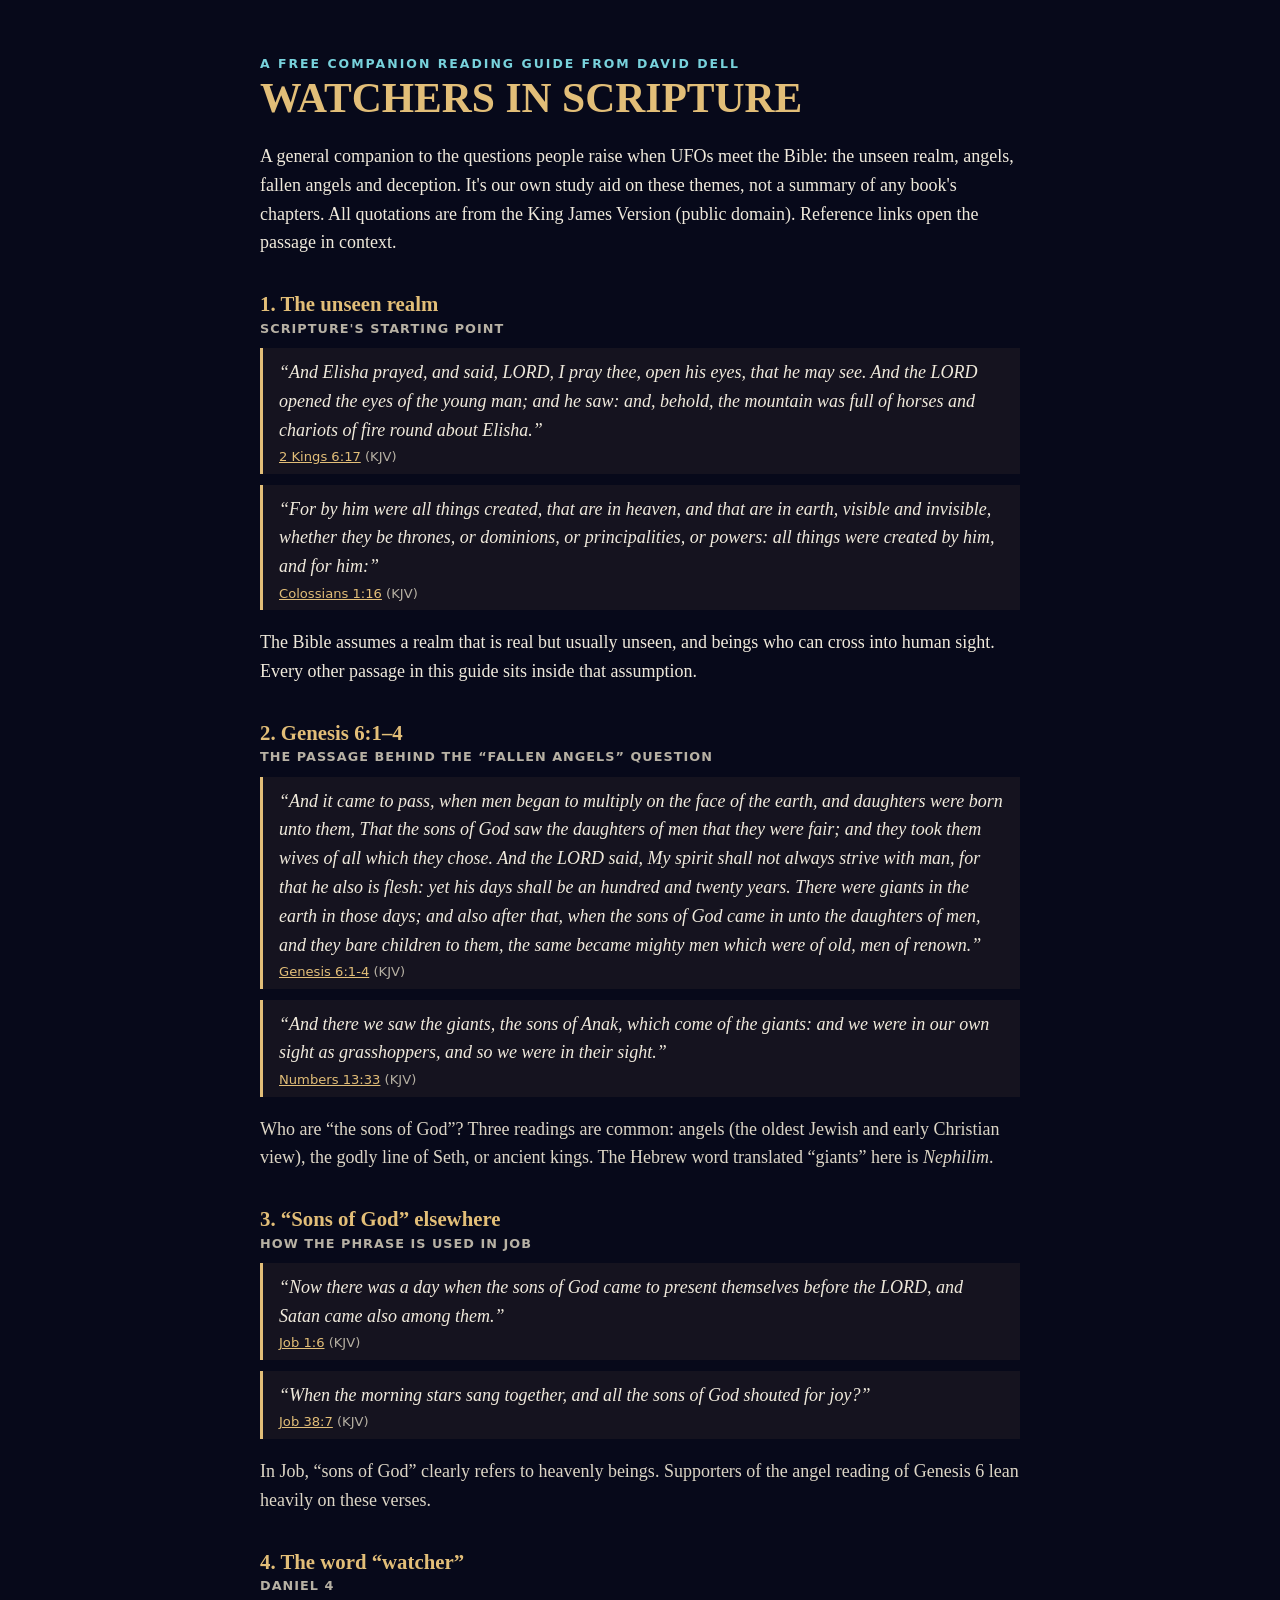
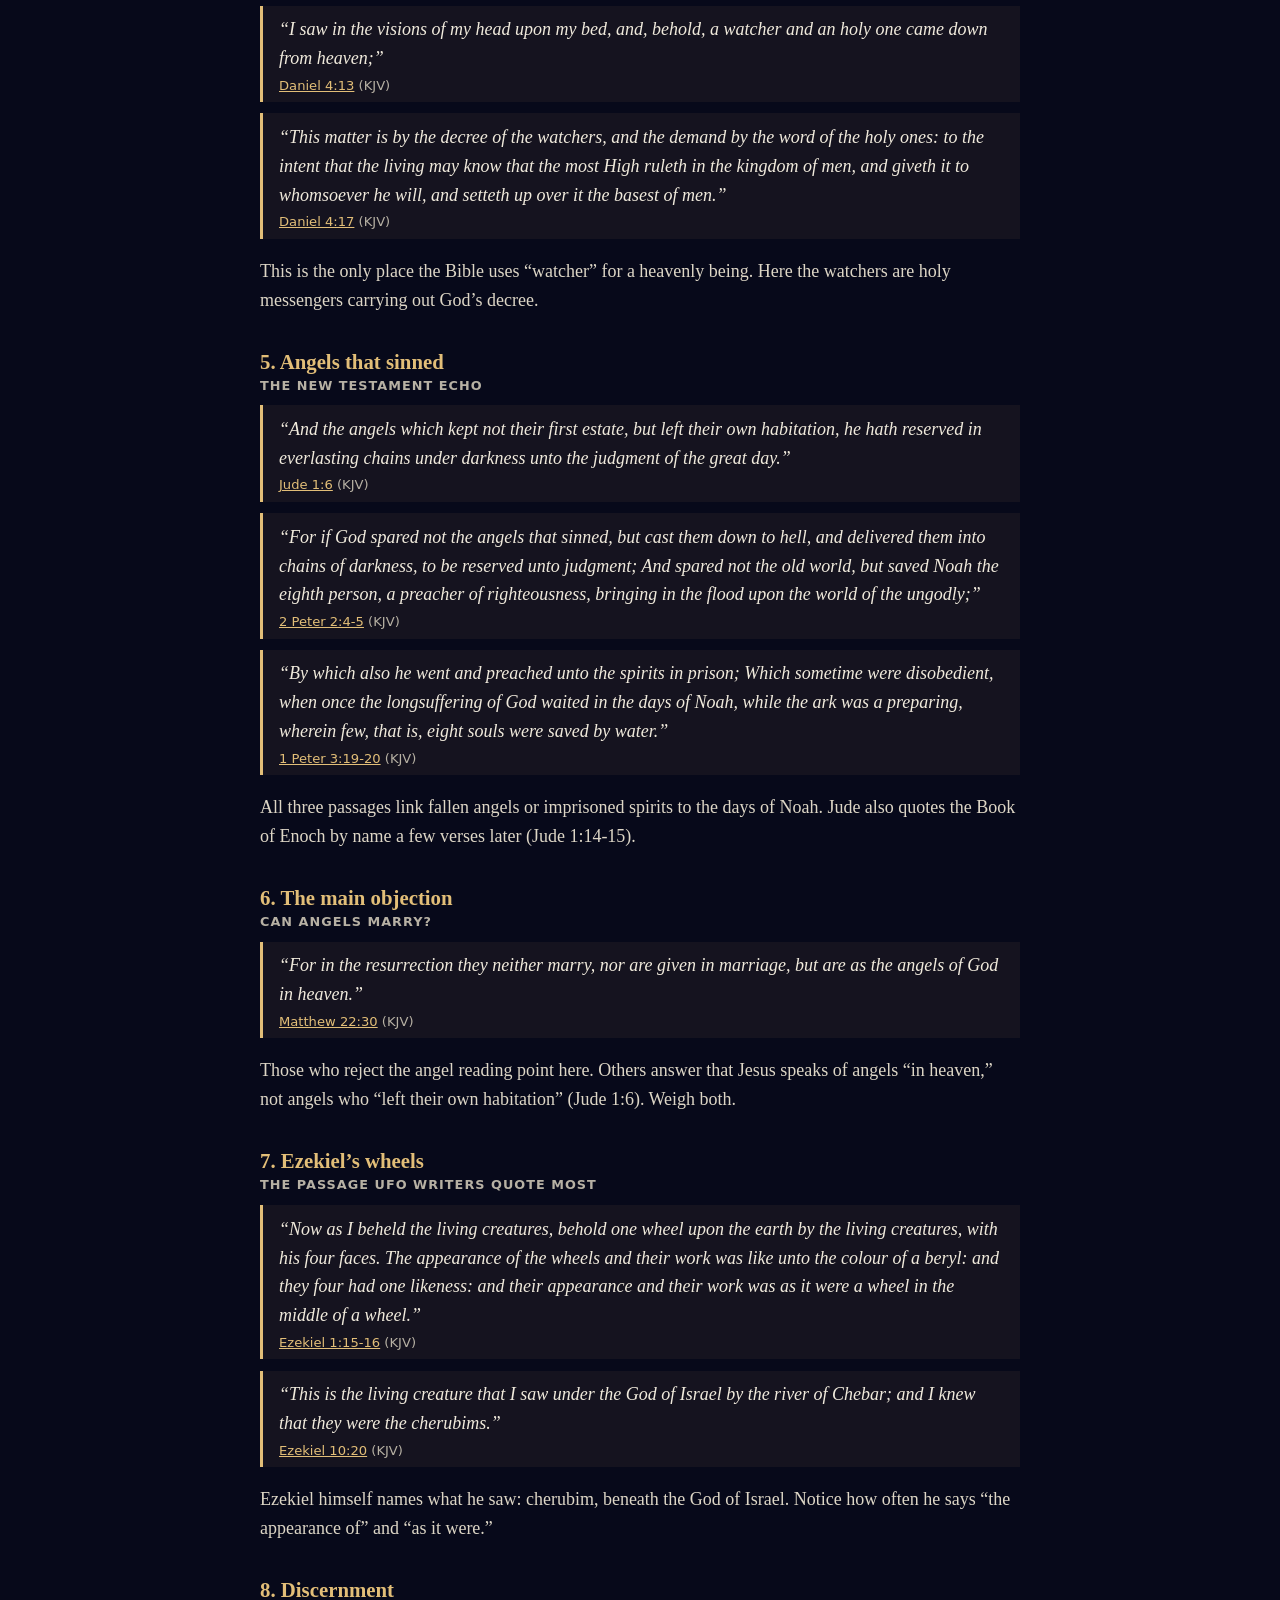
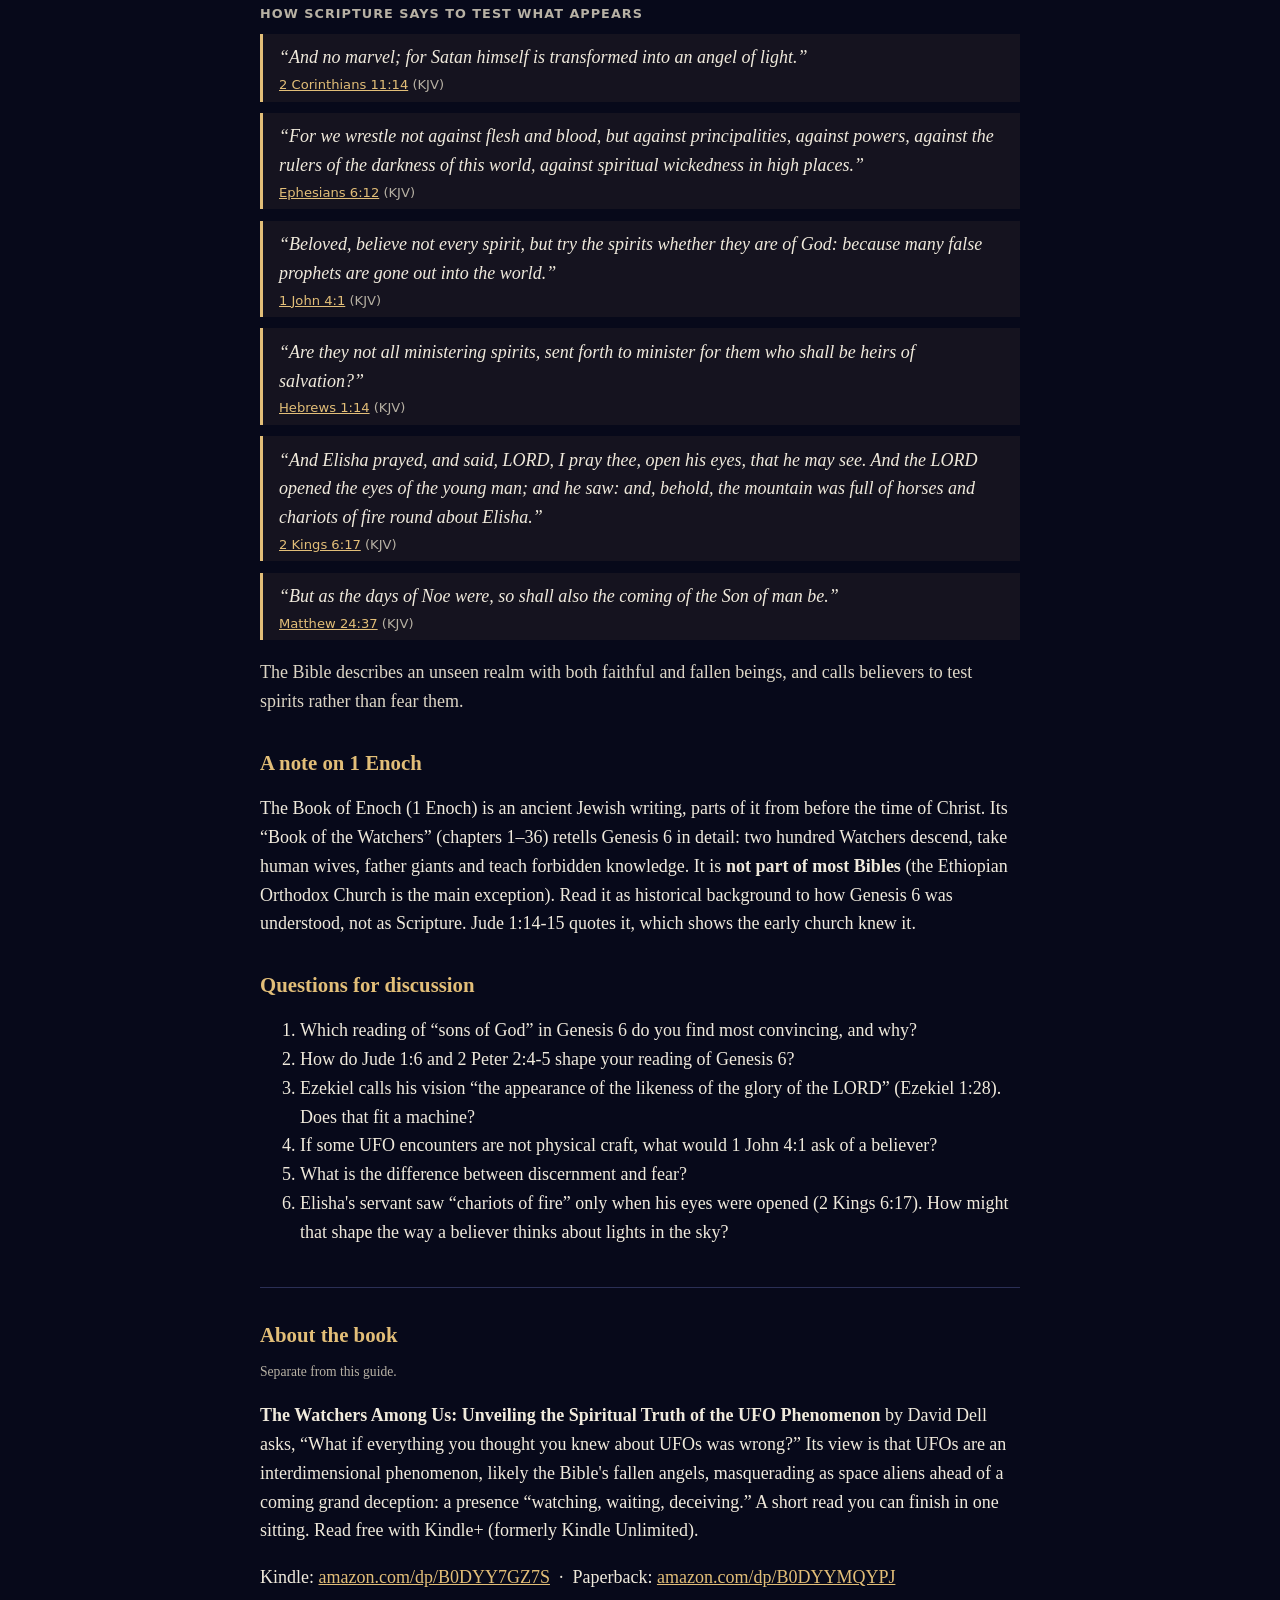
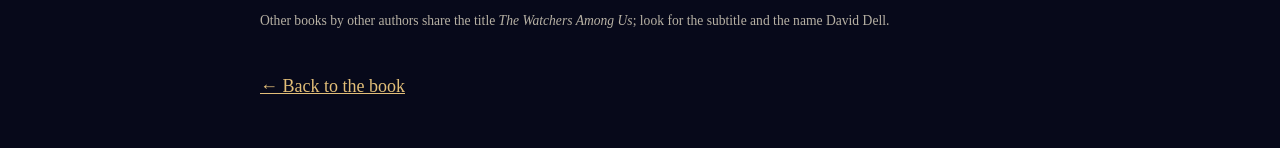
==== guide/watchers-in-scripture.html @ 03372b98 "Add files via upload" ====
<!doctype html>
<html lang="en"><head><meta charset="utf-8"><meta name="viewport" content="width=device-width, initial-scale=1">
<title>Watchers in Scripture: A Companion Reading Guide to the Bible, the Unseen Realm and UFOs | David Dell</title>
<link rel="canonical" href="https://daviddellbooks.github.io/guide/watchers-in-scripture.html">
<meta name="description" content="A free companion reading guide on the Bible, the unseen realm and UFOs: the KJV passages people raise about angels, fallen angels, watchers, Ezekiel's wheels and discernment, with background notes and discussion questions.">
<meta property="og:title" content="Watchers in Scripture: A Companion Reading Guide">
<meta property="og:url" content="https://daviddellbooks.github.io/guide/watchers-in-scripture.html">
<meta property="og:description" content="A free companion on the Bible, the unseen realm and UFOs, in the KJV, with discussion questions.">
<meta property="og:image" content="https://daviddellbooks.github.io/assets/og-image.png">
<link rel="icon" type="image/png" href="../assets/favicon.png">
<link rel="stylesheet" href="guide.css">
</head><body>
<header><p class="eyebrow">A free companion reading guide from David Dell</p><h1>Watchers in Scripture</h1>
<p class="lede">A general companion to the questions people raise when UFOs meet the Bible: the unseen realm, angels, fallen angels and deception. It's our own study aid on these themes, not a summary of any book's chapters. All quotations are from the King James Version (public domain). Reference links open the passage in context.</p></header>
<main>
<section class="g"><h2>1. The unseen realm</h2><p class="sub">Scripture's starting point</p><blockquote><p>“And Elisha prayed, and said, LORD, I pray thee, open his eyes, that he may see. And the LORD opened the eyes of the young man; and he saw: and, behold, the mountain was full of horses and chariots of fire round about Elisha.”</p><cite><a href="https://www.biblegateway.com/passage/?search=2+Kings+6:17&version=KJV" rel="noopener">2 Kings 6:17</a> (KJV)</cite></blockquote><blockquote><p>“For by him were all things created, that are in heaven, and that are in earth, visible and invisible, whether they be thrones, or dominions, or principalities, or powers: all things were created by him, and for him:”</p><cite><a href="https://www.biblegateway.com/passage/?search=Colossians+1:16&version=KJV" rel="noopener">Colossians 1:16</a> (KJV)</cite></blockquote><p>The Bible assumes a realm that is real but usually unseen, and beings who can cross into human sight. Every other passage in this guide sits inside that assumption.</p></section>
<section class="g"><h2>2. Genesis 6:1–4</h2><p class="sub">The passage behind the “fallen angels” question</p><blockquote><p>“And it came to pass, when men began to multiply on the face of the earth, and daughters were born unto them, That the sons of God saw the daughters of men that they were fair; and they took them wives of all which they chose. And the LORD said, My spirit shall not always strive with man, for that he also is flesh: yet his days shall be an hundred and twenty years. There were giants in the earth in those days; and also after that, when the sons of God came in unto the daughters of men, and they bare children to them, the same became mighty men which were of old, men of renown.”</p><cite><a href="https://www.biblegateway.com/passage/?search=Genesis+6:1-4&version=KJV" rel="noopener">Genesis 6:1-4</a> (KJV)</cite></blockquote><blockquote><p>“And there we saw the giants, the sons of Anak, which come of the giants: and we were in our own sight as grasshoppers, and so we were in their sight.”</p><cite><a href="https://www.biblegateway.com/passage/?search=Numbers+13:33&version=KJV" rel="noopener">Numbers 13:33</a> (KJV)</cite></blockquote><p class="note">Who are “the sons of God”? Three readings are common: angels (the oldest Jewish and early Christian view), the godly line of Seth, or ancient kings. The Hebrew word translated “giants” here is <em>Nephilim</em>.</p></section>
<section class="g"><h2>3. “Sons of God” elsewhere</h2><p class="sub">How the phrase is used in Job</p><blockquote><p>“Now there was a day when the sons of God came to present themselves before the LORD, and Satan came also among them.”</p><cite><a href="https://www.biblegateway.com/passage/?search=Job+1:6&version=KJV" rel="noopener">Job 1:6</a> (KJV)</cite></blockquote><blockquote><p>“When the morning stars sang together, and all the sons of God shouted for joy?”</p><cite><a href="https://www.biblegateway.com/passage/?search=Job+38:7&version=KJV" rel="noopener">Job 38:7</a> (KJV)</cite></blockquote><p class="note">In Job, “sons of God” clearly refers to heavenly beings. Supporters of the angel reading of Genesis 6 lean heavily on these verses.</p></section>
<section class="g"><h2>4. The word “watcher”</h2><p class="sub">Daniel 4</p><blockquote><p>“I saw in the visions of my head upon my bed, and, behold, a watcher and an holy one came down from heaven;”</p><cite><a href="https://www.biblegateway.com/passage/?search=Daniel+4:13&version=KJV" rel="noopener">Daniel 4:13</a> (KJV)</cite></blockquote><blockquote><p>“This matter is by the decree of the watchers, and the demand by the word of the holy ones: to the intent that the living may know that the most High ruleth in the kingdom of men, and giveth it to whomsoever he will, and setteth up over it the basest of men.”</p><cite><a href="https://www.biblegateway.com/passage/?search=Daniel+4:17&version=KJV" rel="noopener">Daniel 4:17</a> (KJV)</cite></blockquote><p class="note">This is the only place the Bible uses “watcher” for a heavenly being. Here the watchers are holy messengers carrying out God’s decree.</p></section>
<section class="g"><h2>5. Angels that sinned</h2><p class="sub">The New Testament echo</p><blockquote><p>“And the angels which kept not their first estate, but left their own habitation, he hath reserved in everlasting chains under darkness unto the judgment of the great day.”</p><cite><a href="https://www.biblegateway.com/passage/?search=Jude+1:6&version=KJV" rel="noopener">Jude 1:6</a> (KJV)</cite></blockquote><blockquote><p>“For if God spared not the angels that sinned, but cast them down to hell, and delivered them into chains of darkness, to be reserved unto judgment; And spared not the old world, but saved Noah the eighth person, a preacher of righteousness, bringing in the flood upon the world of the ungodly;”</p><cite><a href="https://www.biblegateway.com/passage/?search=2+Peter+2:4-5&version=KJV" rel="noopener">2 Peter 2:4-5</a> (KJV)</cite></blockquote><blockquote><p>“By which also he went and preached unto the spirits in prison; Which sometime were disobedient, when once the longsuffering of God waited in the days of Noah, while the ark was a preparing, wherein few, that is, eight souls were saved by water.”</p><cite><a href="https://www.biblegateway.com/passage/?search=1+Peter+3:19-20&version=KJV" rel="noopener">1 Peter 3:19-20</a> (KJV)</cite></blockquote><p class="note">All three passages link fallen angels or imprisoned spirits to the days of Noah. Jude also quotes the Book of Enoch by name a few verses later (Jude 1:14-15).</p></section>
<section class="g"><h2>6. The main objection</h2><p class="sub">Can angels marry?</p><blockquote><p>“For in the resurrection they neither marry, nor are given in marriage, but are as the angels of God in heaven.”</p><cite><a href="https://www.biblegateway.com/passage/?search=Matthew+22:30&version=KJV" rel="noopener">Matthew 22:30</a> (KJV)</cite></blockquote><p class="note">Those who reject the angel reading point here. Others answer that Jesus speaks of angels “in heaven,” not angels who “left their own habitation” (Jude 1:6). Weigh both.</p></section>
<section class="g"><h2>7. Ezekiel’s wheels</h2><p class="sub">The passage UFO writers quote most</p><blockquote><p>“Now as I beheld the living creatures, behold one wheel upon the earth by the living creatures, with his four faces. The appearance of the wheels and their work was like unto the colour of a beryl: and they four had one likeness: and their appearance and their work was as it were a wheel in the middle of a wheel.”</p><cite><a href="https://www.biblegateway.com/passage/?search=Ezekiel+1:15-16&version=KJV" rel="noopener">Ezekiel 1:15-16</a> (KJV)</cite></blockquote><blockquote><p>“This is the living creature that I saw under the God of Israel by the river of Chebar; and I knew that they were the cherubims.”</p><cite><a href="https://www.biblegateway.com/passage/?search=Ezekiel+10:20&version=KJV" rel="noopener">Ezekiel 10:20</a> (KJV)</cite></blockquote><p class="note">Ezekiel himself names what he saw: cherubim, beneath the God of Israel. Notice how often he says “the appearance of” and “as it were.”</p></section>
<section class="g"><h2>8. Discernment</h2><p class="sub">How Scripture says to test what appears</p><blockquote><p>“And no marvel; for Satan himself is transformed into an angel of light.”</p><cite><a href="https://www.biblegateway.com/passage/?search=2+Corinthians+11:14&version=KJV" rel="noopener">2 Corinthians 11:14</a> (KJV)</cite></blockquote><blockquote><p>“For we wrestle not against flesh and blood, but against principalities, against powers, against the rulers of the darkness of this world, against spiritual wickedness in high places.”</p><cite><a href="https://www.biblegateway.com/passage/?search=Ephesians+6:12&version=KJV" rel="noopener">Ephesians 6:12</a> (KJV)</cite></blockquote><blockquote><p>“Beloved, believe not every spirit, but try the spirits whether they are of God: because many false prophets are gone out into the world.”</p><cite><a href="https://www.biblegateway.com/passage/?search=1+John+4:1&version=KJV" rel="noopener">1 John 4:1</a> (KJV)</cite></blockquote><blockquote><p>“Are they not all ministering spirits, sent forth to minister for them who shall be heirs of salvation?”</p><cite><a href="https://www.biblegateway.com/passage/?search=Hebrews+1:14&version=KJV" rel="noopener">Hebrews 1:14</a> (KJV)</cite></blockquote><blockquote><p>“And Elisha prayed, and said, LORD, I pray thee, open his eyes, that he may see. And the LORD opened the eyes of the young man; and he saw: and, behold, the mountain was full of horses and chariots of fire round about Elisha.”</p><cite><a href="https://www.biblegateway.com/passage/?search=2+Kings+6:17&version=KJV" rel="noopener">2 Kings 6:17</a> (KJV)</cite></blockquote><blockquote><p>“But as the days of Noe were, so shall also the coming of the Son of man be.”</p><cite><a href="https://www.biblegateway.com/passage/?search=Matthew+24:37&version=KJV" rel="noopener">Matthew 24:37</a> (KJV)</cite></blockquote><p class="note">The Bible describes an unseen realm with both faithful and fallen beings, and calls believers to test spirits rather than fear them.</p></section>

<section class="g"><h2>A note on 1 Enoch</h2><p>The Book of Enoch (1 Enoch) is an ancient Jewish writing, parts of it from before the time of Christ. Its “Book of the Watchers” (chapters 1–36) retells Genesis 6 in detail: two hundred Watchers descend, take human wives, father giants and teach forbidden knowledge. It is <strong>not part of most Bibles</strong> (the Ethiopian Orthodox Church is the main exception). Read it as historical background to how Genesis 6 was understood, not as Scripture. Jude 1:14-15 quotes it, which shows the early church knew it.</p></section>
<section class="g"><h2>Questions for discussion</h2><ol>
<li>Which reading of “sons of God” in Genesis 6 do you find most convincing, and why?</li>
<li>How do Jude 1:6 and 2 Peter 2:4-5 shape your reading of Genesis 6?</li>
<li>Ezekiel calls his vision “the appearance of the likeness of the glory of the LORD” (Ezekiel 1:28). Does that fit a machine?</li>
<li>If some UFO encounters are not physical craft, what would 1 John 4:1 ask of a believer?</li>
<li>What is the difference between discernment and fear?</li>
<li>Elisha's servant saw “chariots of fire” only when his eyes were opened (2 Kings 6:17). How might that shape the way a believer thinks about lights in the sky?</li>
</ol></section>
<section class="g book"><h2>About the book</h2><p class="small">Separate from this guide.</p><p><strong>The Watchers Among Us: Unveiling the Spiritual Truth of the UFO Phenomenon</strong> by David Dell asks, “What if everything you thought you knew about UFOs was wrong?” Its view is that UFOs are an interdimensional phenomenon, likely the Bible's fallen angels, masquerading as space aliens ahead of a coming grand deception: a presence “watching, waiting, deceiving.” A short read you can finish in one sitting. Read free with Kindle+ (formerly Kindle Unlimited).</p>
<p>Kindle: <a href="https://www.amazon.com/dp/B0DYY7GZ7S" rel="noopener">amazon.com/dp/B0DYY7GZ7S</a> &nbsp;·&nbsp; Paperback: <a href="https://www.amazon.com/dp/B0DYYMQYPJ" rel="noopener">amazon.com/dp/B0DYYMQYPJ</a></p>
<p class="small">Other books by other authors share the title <em>The Watchers Among Us</em>; look for the subtitle and the name David Dell.</p></section>
<p class="back screen"><a href="../index.html">← Back to the book</a></p>
</main></body></html>
---- guide/guide.css ----
@font-face{font-family:"Cinzel";src:url("../assets/fonts/Cinzel-VariableFont_wght.ttf") format("truetype");font-weight:400 900}
body{margin:0;background:#07091a;color:#f0eadc;font:18px/1.6 Georgia,"Times New Roman",serif}
header,main{max-width:760px;margin:0 auto;padding:0 1.4rem}
header{padding-top:3.5rem}
h1,h2{font-family:"Cinzel",Georgia,serif;color:#e2be78;font-weight:700;line-height:1.2}
h1{font-size:2.6rem;margin:.2rem 0 .6rem;text-transform:uppercase}
h2{font-size:1.3rem;margin:2.2rem 0 .1rem}
.eyebrow{font:600 .78rem system-ui,sans-serif;letter-spacing:.16em;text-transform:uppercase;color:#78d2dc;margin:0}
.sub{font:600 .8rem system-ui,sans-serif;letter-spacing:.08em;text-transform:uppercase;color:#b7b1a4;margin:.2rem 0 .8rem}
blockquote{margin:.7rem 0;padding:.6rem 1rem;border-left:3px solid #e2be78;background:rgba(226,190,120,.06)}
blockquote p{margin:0;font-style:italic}
cite{display:block;font:normal .82rem system-ui,sans-serif;color:#b7b1a4;margin-top:.3rem}
a{color:#e2be78}
.note{color:#ddd6c6}
.book{border-top:1px solid #2a2f55;margin-top:2.5rem}
.small{font-size:.85rem;color:#b7b1a4}
.back{margin:2.5rem 0 3rem}
@media print{
 @page{size:Letter;margin:0.55in 0.6in}
 body{background:#fff;color:#111;font-size:10.3pt;line-height:1.38}
 header,main{max-width:none;padding:0}
 header{padding-top:0}
 h1{color:#6b4e12;font-size:22pt}h2{color:#6b4e12;font-size:12.5pt;margin:12pt 0 0;break-after:avoid}
 .eyebrow{color:#2b6f78}.sub{color:#555;margin-bottom:4pt}
 blockquote{background:#f7f1e4;border-left-color:#b08a3c;padding:4pt 8pt;margin:4pt 0;break-inside:avoid}
 cite,.small{color:#555}.note{color:#222}
 a{color:#111;text-decoration:none}
 .g{break-inside:auto}.book{border-top:1px solid #ccc;break-inside:avoid}
 .screen{display:none}
}
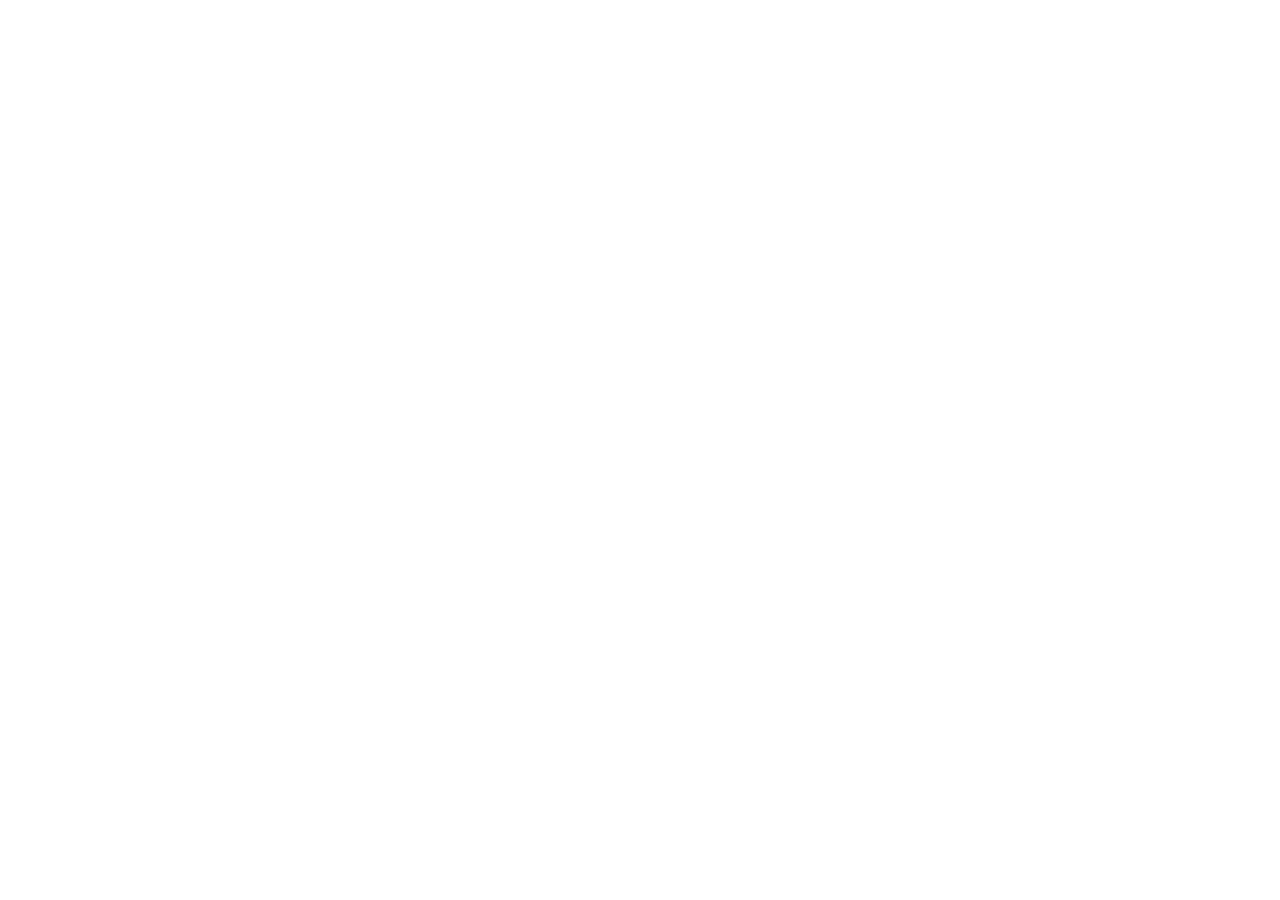
==== commit d54ba28b: "Redirect guide to daviddellbooks.com" ====
--- a/guide/watchers-in-scripture.html
+++ b/guide/watchers-in-scripture.html
@@ -1,38 +1,13 @@
 <!doctype html>
-<html lang="en"><head><meta charset="utf-8"><meta name="viewport" content="width=device-width, initial-scale=1">
-<title>Watchers in Scripture: A Companion Reading Guide to the Bible, the Unseen Realm and UFOs | David Dell</title>
-<link rel="canonical" href="https://daviddellbooks.github.io/guide/watchers-in-scripture.html">
-<meta name="description" content="A free companion reading guide on the Bible, the unseen realm and UFOs: the KJV passages people raise about angels, fallen angels, watchers, Ezekiel's wheels and discernment, with background notes and discussion questions.">
-<meta property="og:title" content="Watchers in Scripture: A Companion Reading Guide">
-<meta property="og:url" content="https://daviddellbooks.github.io/guide/watchers-in-scripture.html">
-<meta property="og:description" content="A free companion on the Bible, the unseen realm and UFOs, in the KJV, with discussion questions.">
-<meta property="og:image" content="https://daviddellbooks.github.io/assets/og-image.png">
-<link rel="icon" type="image/png" href="../assets/favicon.png">
-<link rel="stylesheet" href="guide.css">
-</head><body>
-<header><p class="eyebrow">A free companion reading guide from David Dell</p><h1>Watchers in Scripture</h1>
-<p class="lede">A general companion to the questions people raise when UFOs meet the Bible: the unseen realm, angels, fallen angels and deception. It's our own study aid on these themes, not a summary of any book's chapters. All quotations are from the King James Version (public domain). Reference links open the passage in context.</p></header>
-<main>
-<section class="g"><h2>1. The unseen realm</h2><p class="sub">Scripture's starting point</p><blockquote><p>“And Elisha prayed, and said, LORD, I pray thee, open his eyes, that he may see. And the LORD opened the eyes of the young man; and he saw: and, behold, the mountain was full of horses and chariots of fire round about Elisha.”</p><cite><a href="https://www.biblegateway.com/passage/?search=2+Kings+6:17&version=KJV" rel="noopener">2 Kings 6:17</a> (KJV)</cite></blockquote><blockquote><p>“For by him were all things created, that are in heaven, and that are in earth, visible and invisible, whether they be thrones, or dominions, or principalities, or powers: all things were created by him, and for him:”</p><cite><a href="https://www.biblegateway.com/passage/?search=Colossians+1:16&version=KJV" rel="noopener">Colossians 1:16</a> (KJV)</cite></blockquote><p>The Bible assumes a realm that is real but usually unseen, and beings who can cross into human sight. Every other passage in this guide sits inside that assumption.</p></section>
-<section class="g"><h2>2. Genesis 6:1–4</h2><p class="sub">The passage behind the “fallen angels” question</p><blockquote><p>“And it came to pass, when men began to multiply on the face of the earth, and daughters were born unto them, That the sons of God saw the daughters of men that they were fair; and they took them wives of all which they chose. And the LORD said, My spirit shall not always strive with man, for that he also is flesh: yet his days shall be an hundred and twenty years. There were giants in the earth in those days; and also after that, when the sons of God came in unto the daughters of men, and they bare children to them, the same became mighty men which were of old, men of renown.”</p><cite><a href="https://www.biblegateway.com/passage/?search=Genesis+6:1-4&version=KJV" rel="noopener">Genesis 6:1-4</a> (KJV)</cite></blockquote><blockquote><p>“And there we saw the giants, the sons of Anak, which come of the giants: and we were in our own sight as grasshoppers, and so we were in their sight.”</p><cite><a href="https://www.biblegateway.com/passage/?search=Numbers+13:33&version=KJV" rel="noopener">Numbers 13:33</a> (KJV)</cite></blockquote><p class="note">Who are “the sons of God”? Three readings are common: angels (the oldest Jewish and early Christian view), the godly line of Seth, or ancient kings. The Hebrew word translated “giants” here is <em>Nephilim</em>.</p></section>
-<section class="g"><h2>3. “Sons of God” elsewhere</h2><p class="sub">How the phrase is used in Job</p><blockquote><p>“Now there was a day when the sons of God came to present themselves before the LORD, and Satan came also among them.”</p><cite><a href="https://www.biblegateway.com/passage/?search=Job+1:6&version=KJV" rel="noopener">Job 1:6</a> (KJV)</cite></blockquote><blockquote><p>“When the morning stars sang together, and all the sons of God shouted for joy?”</p><cite><a href="https://www.biblegateway.com/passage/?search=Job+38:7&version=KJV" rel="noopener">Job 38:7</a> (KJV)</cite></blockquote><p class="note">In Job, “sons of God” clearly refers to heavenly beings. Supporters of the angel reading of Genesis 6 lean heavily on these verses.</p></section>
-<section class="g"><h2>4. The word “watcher”</h2><p class="sub">Daniel 4</p><blockquote><p>“I saw in the visions of my head upon my bed, and, behold, a watcher and an holy one came down from heaven;”</p><cite><a href="https://www.biblegateway.com/passage/?search=Daniel+4:13&version=KJV" rel="noopener">Daniel 4:13</a> (KJV)</cite></blockquote><blockquote><p>“This matter is by the decree of the watchers, and the demand by the word of the holy ones: to the intent that the living may know that the most High ruleth in the kingdom of men, and giveth it to whomsoever he will, and setteth up over it the basest of men.”</p><cite><a href="https://www.biblegateway.com/passage/?search=Daniel+4:17&version=KJV" rel="noopener">Daniel 4:17</a> (KJV)</cite></blockquote><p class="note">This is the only place the Bible uses “watcher” for a heavenly being. Here the watchers are holy messengers carrying out God’s decree.</p></section>
-<section class="g"><h2>5. Angels that sinned</h2><p class="sub">The New Testament echo</p><blockquote><p>“And the angels which kept not their first estate, but left their own habitation, he hath reserved in everlasting chains under darkness unto the judgment of the great day.”</p><cite><a href="https://www.biblegateway.com/passage/?search=Jude+1:6&version=KJV" rel="noopener">Jude 1:6</a> (KJV)</cite></blockquote><blockquote><p>“For if God spared not the angels that sinned, but cast them down to hell, and delivered them into chains of darkness, to be reserved unto judgment; And spared not the old world, but saved Noah the eighth person, a preacher of righteousness, bringing in the flood upon the world of the ungodly;”</p><cite><a href="https://www.biblegateway.com/passage/?search=2+Peter+2:4-5&version=KJV" rel="noopener">2 Peter 2:4-5</a> (KJV)</cite></blockquote><blockquote><p>“By which also he went and preached unto the spirits in prison; Which sometime were disobedient, when once the longsuffering of God waited in the days of Noah, while the ark was a preparing, wherein few, that is, eight souls were saved by water.”</p><cite><a href="https://www.biblegateway.com/passage/?search=1+Peter+3:19-20&version=KJV" rel="noopener">1 Peter 3:19-20</a> (KJV)</cite></blockquote><p class="note">All three passages link fallen angels or imprisoned spirits to the days of Noah. Jude also quotes the Book of Enoch by name a few verses later (Jude 1:14-15).</p></section>
-<section class="g"><h2>6. The main objection</h2><p class="sub">Can angels marry?</p><blockquote><p>“For in the resurrection they neither marry, nor are given in marriage, but are as the angels of God in heaven.”</p><cite><a href="https://www.biblegateway.com/passage/?search=Matthew+22:30&version=KJV" rel="noopener">Matthew 22:30</a> (KJV)</cite></blockquote><p class="note">Those who reject the angel reading point here. Others answer that Jesus speaks of angels “in heaven,” not angels who “left their own habitation” (Jude 1:6). Weigh both.</p></section>
-<section class="g"><h2>7. Ezekiel’s wheels</h2><p class="sub">The passage UFO writers quote most</p><blockquote><p>“Now as I beheld the living creatures, behold one wheel upon the earth by the living creatures, with his four faces. The appearance of the wheels and their work was like unto the colour of a beryl: and they four had one likeness: and their appearance and their work was as it were a wheel in the middle of a wheel.”</p><cite><a href="https://www.biblegateway.com/passage/?search=Ezekiel+1:15-16&version=KJV" rel="noopener">Ezekiel 1:15-16</a> (KJV)</cite></blockquote><blockquote><p>“This is the living creature that I saw under the God of Israel by the river of Chebar; and I knew that they were the cherubims.”</p><cite><a href="https://www.biblegateway.com/passage/?search=Ezekiel+10:20&version=KJV" rel="noopener">Ezekiel 10:20</a> (KJV)</cite></blockquote><p class="note">Ezekiel himself names what he saw: cherubim, beneath the God of Israel. Notice how often he says “the appearance of” and “as it were.”</p></section>
-<section class="g"><h2>8. Discernment</h2><p class="sub">How Scripture says to test what appears</p><blockquote><p>“And no marvel; for Satan himself is transformed into an angel of light.”</p><cite><a href="https://www.biblegateway.com/passage/?search=2+Corinthians+11:14&version=KJV" rel="noopener">2 Corinthians 11:14</a> (KJV)</cite></blockquote><blockquote><p>“For we wrestle not against flesh and blood, but against principalities, against powers, against the rulers of the darkness of this world, against spiritual wickedness in high places.”</p><cite><a href="https://www.biblegateway.com/passage/?search=Ephesians+6:12&version=KJV" rel="noopener">Ephesians 6:12</a> (KJV)</cite></blockquote><blockquote><p>“Beloved, believe not every spirit, but try the spirits whether they are of God: because many false prophets are gone out into the world.”</p><cite><a href="https://www.biblegateway.com/passage/?search=1+John+4:1&version=KJV" rel="noopener">1 John 4:1</a> (KJV)</cite></blockquote><blockquote><p>“Are they not all ministering spirits, sent forth to minister for them who shall be heirs of salvation?”</p><cite><a href="https://www.biblegateway.com/passage/?search=Hebrews+1:14&version=KJV" rel="noopener">Hebrews 1:14</a> (KJV)</cite></blockquote><blockquote><p>“And Elisha prayed, and said, LORD, I pray thee, open his eyes, that he may see. And the LORD opened the eyes of the young man; and he saw: and, behold, the mountain was full of horses and chariots of fire round about Elisha.”</p><cite><a href="https://www.biblegateway.com/passage/?search=2+Kings+6:17&version=KJV" rel="noopener">2 Kings 6:17</a> (KJV)</cite></blockquote><blockquote><p>“But as the days of Noe were, so shall also the coming of the Son of man be.”</p><cite><a href="https://www.biblegateway.com/passage/?search=Matthew+24:37&version=KJV" rel="noopener">Matthew 24:37</a> (KJV)</cite></blockquote><p class="note">The Bible describes an unseen realm with both faithful and fallen beings, and calls believers to test spirits rather than fear them.</p></section>
-
-<section class="g"><h2>A note on 1 Enoch</h2><p>The Book of Enoch (1 Enoch) is an ancient Jewish writing, parts of it from before the time of Christ. Its “Book of the Watchers” (chapters 1–36) retells Genesis 6 in detail: two hundred Watchers descend, take human wives, father giants and teach forbidden knowledge. It is <strong>not part of most Bibles</strong> (the Ethiopian Orthodox Church is the main exception). Read it as historical background to how Genesis 6 was understood, not as Scripture. Jude 1:14-15 quotes it, which shows the early church knew it.</p></section>
-<section class="g"><h2>Questions for discussion</h2><ol>
-<li>Which reading of “sons of God” in Genesis 6 do you find most convincing, and why?</li>
-<li>How do Jude 1:6 and 2 Peter 2:4-5 shape your reading of Genesis 6?</li>
-<li>Ezekiel calls his vision “the appearance of the likeness of the glory of the LORD” (Ezekiel 1:28). Does that fit a machine?</li>
-<li>If some UFO encounters are not physical craft, what would 1 John 4:1 ask of a believer?</li>
-<li>What is the difference between discernment and fear?</li>
-<li>Elisha's servant saw “chariots of fire” only when his eyes were opened (2 Kings 6:17). How might that shape the way a believer thinks about lights in the sky?</li>
-</ol></section>
-<section class="g book"><h2>About the book</h2><p class="small">Separate from this guide.</p><p><strong>The Watchers Among Us: Unveiling the Spiritual Truth of the UFO Phenomenon</strong> by David Dell asks, “What if everything you thought you knew about UFOs was wrong?” Its view is that UFOs are an interdimensional phenomenon, likely the Bible's fallen angels, masquerading as space aliens ahead of a coming grand deception: a presence “watching, waiting, deceiving.” A short read you can finish in one sitting. Read free with Kindle+ (formerly Kindle Unlimited).</p>
-<p>Kindle: <a href="https://www.amazon.com/dp/B0DYY7GZ7S" rel="noopener">amazon.com/dp/B0DYY7GZ7S</a> &nbsp;·&nbsp; Paperback: <a href="https://www.amazon.com/dp/B0DYYMQYPJ" rel="noopener">amazon.com/dp/B0DYYMQYPJ</a></p>
-<p class="small">Other books by other authors share the title <em>The Watchers Among Us</em>; look for the subtitle and the name David Dell.</p></section>
-<p class="back screen"><a href="../index.html">← Back to the book</a></p>
-</main></body></html>+<html lang="en">
+<head>
+<meta charset="utf-8">
+<title>Moved to daviddellbooks.com</title>
+<meta name="viewport" content="width=device-width, initial-scale=1">
+<link rel="canonical" href="https://daviddellbooks.com/guide/watchers-in-scripture">
+<meta http-equiv="refresh" content="0; url=https://daviddellbooks.com/guide/watchers-in-scripture">
+</head>
+<body>
+<p>This page has moved to <a href="https://daviddellbooks.com/guide/watchers-in-scripture">https://daviddellbooks.com/guide/watchers-in-scripture</a>.</p>
+</body>
+</html>
